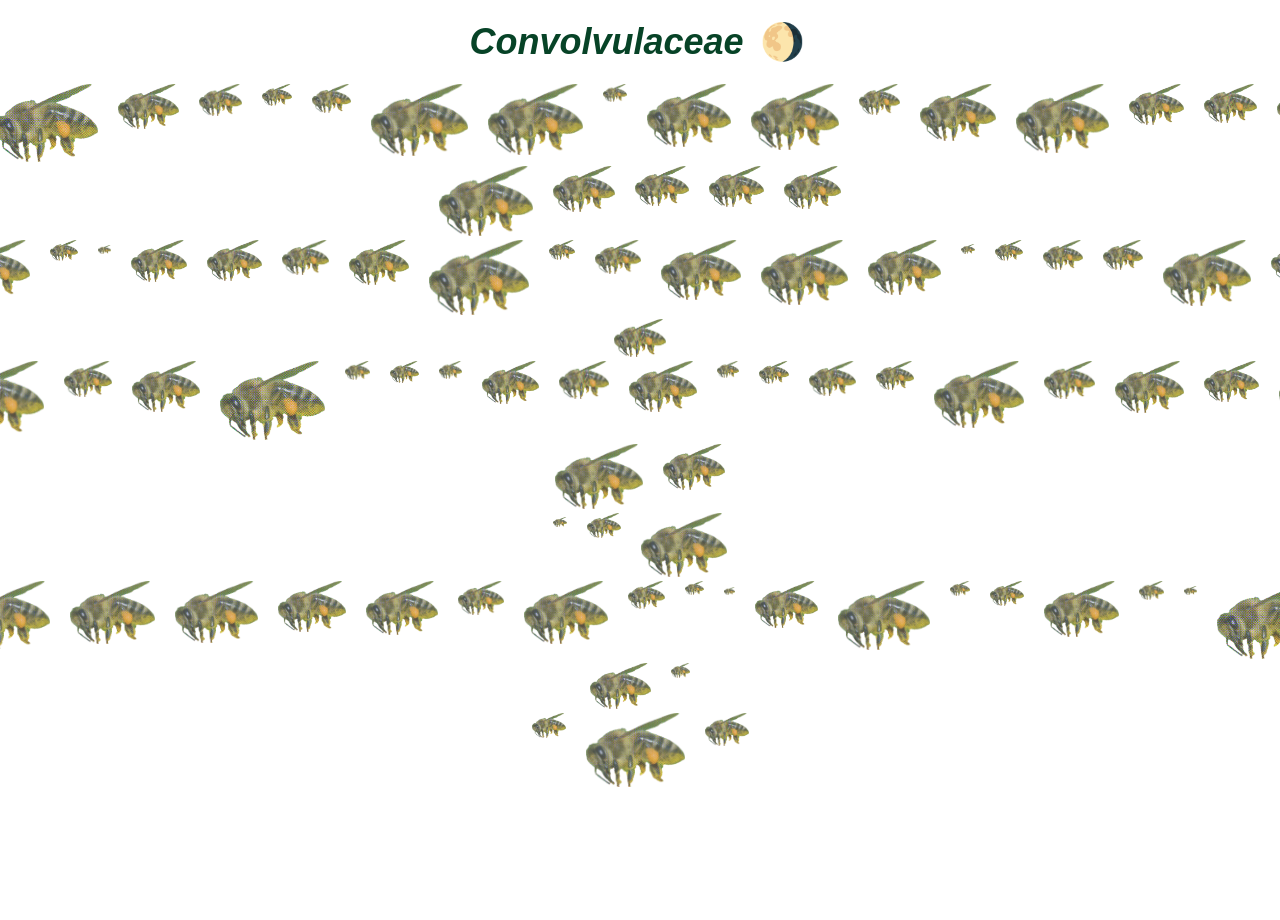
==== index.html @ 90dbbd70 "changed website" ====
<!DOCTYPE html>
<html>

<head>
    <link rel="icon" type="image/x-icon" href="/public/favicon.ico">
    <meta http-equiv="content-type" content="text/html; charset=utf-8">
    <meta name="mobile-web-app-capable" content="yes" />
    <meta name="viewport" content="width=device-width, initial-scale=1.0">
    <title>Ethan's Website</title>
    <meta name="description" content="inspired by ribo.zone">
    <meta charset="UTF-8">
    <link href="./globals.css" rel="stylesheet" type="text/css" media="all">
</head>

<body>


    <div class="background"></div>


    <h1>Convolvulaceae
        <button class="toggle-button" onclick="toggleDarkMode()">🌖</button>
    </h1>

        <div id="content-before-loading"></div>

    <script src="script.js"></script>
</body>


</html>
---- globals.css ----
:root {
  --background: white;
  --foreground: black;
  --primary-color: #074327;
  --background-image: url("public/wallpaperwide.png");
}

body.dark-mode {
  --background: #042814;
  --foreground: #e0d8bd;
  --primary-color: #89c192;
  --background-image: url("public/wallpaperwidedark.png");
}

body {
  font-family: "Open Sans", Helvetica, sans-serif;
  color: var(--foreground);
  margin: 0;
  padding: 0;
  height: 100vh;
  background-color: var(--background);
  background-image: var(--background-image);
  background-repeat: repeat-y;
  background-size: 100vw;
  background-attachment: scroll;
}

h1 {
  margin: 20px;
  font-style: italic;
  text-align: center;
  font-size: 36px;
  color: var(--primary-color);
}

p {
  font-size: 18px;
  line-height: 1.6;
  margin-bottom: 20px;
}

.toggle-button {
  text-align: center;
  color: white;
  border: none;
  background: none;
  cursor: pointer;
  font-size: inherit;
}

.toggle-button:hover {
  opacity: 0.8;
}

img.u-photo {
  border-radius: 50%;
}
ul {
  padding: 0;
  list-style: none;
}



.content-before-loading
{
  display: flex;
  justify-content: center;
  align-items: center;
  height: 100vh; /* Adjust based on your layout */
    
}

.sub-block {
 display: flex;
  justify-content: center;
  gap: 20px; /* Adds space between the images */
}

.imgtxt {
  width: fit-content;
  height: fit-content;
  line-height: 1.6;
  padding: 2em;

}


.rotate:hover img,
.rotate:focus img {
  transform: rotate(3deg);
}

.rotateleft:hover img,
.rotateleft:focus img {
  transform: rotate(-4deg);
}

.rotate:hover .text,
a:focus .text {
  opacity: 1;
}

a,
a:hover,
a:focus {
  color: transparent;
  background: transparent;
}
.link {
  color: teal;
}
.link:hover,
.link:focus {
  background-color: teal;
  color: white;
}
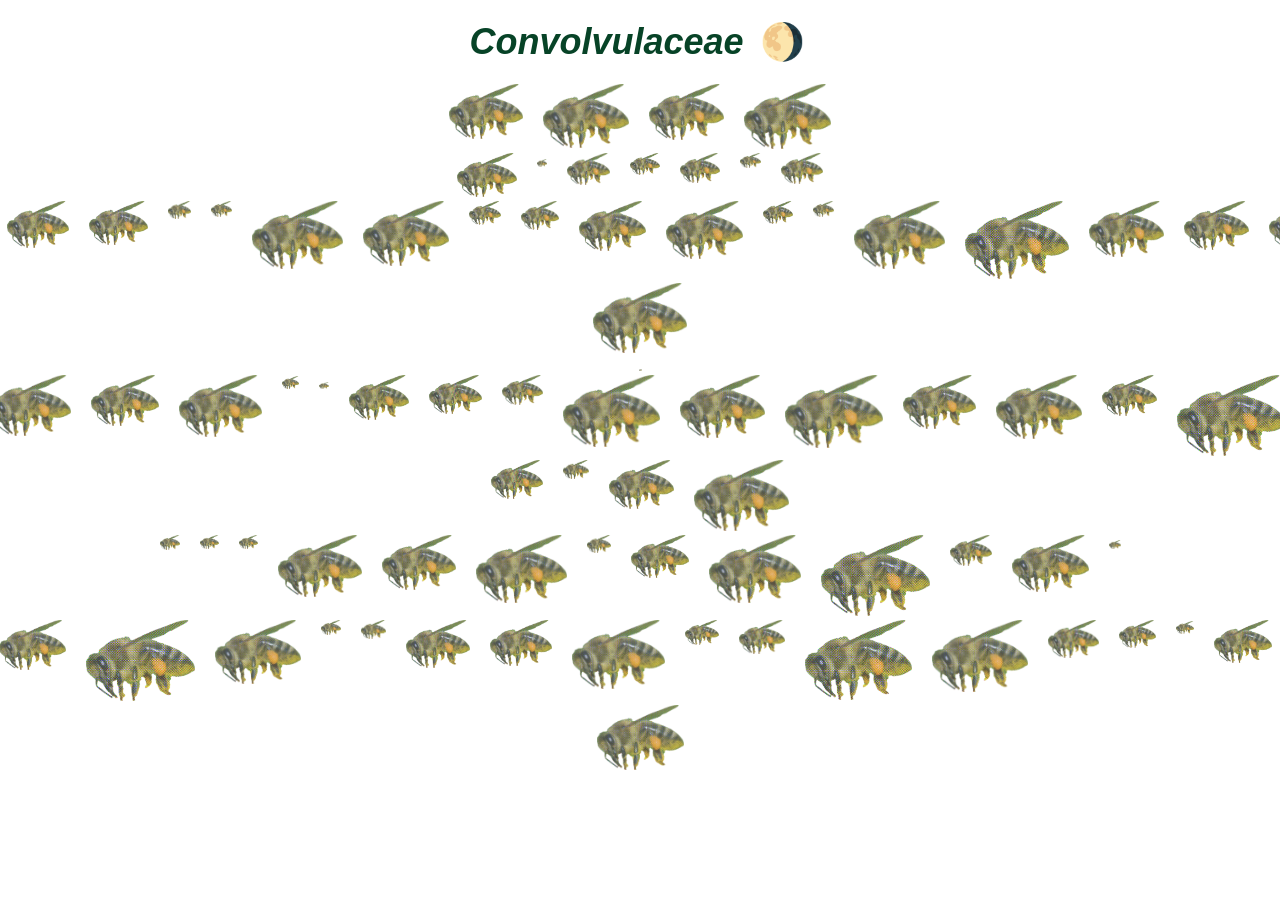
==== commit 073264de: "add workflow" ====
--- a/index.html
+++ b/index.html
@@ -1,5 +1,5 @@
 <!DOCTYPE html>
-<html>
+<html lang="en">
 
 <head>
     <link rel="icon" type="image/x-icon" href="/public/favicon.ico">
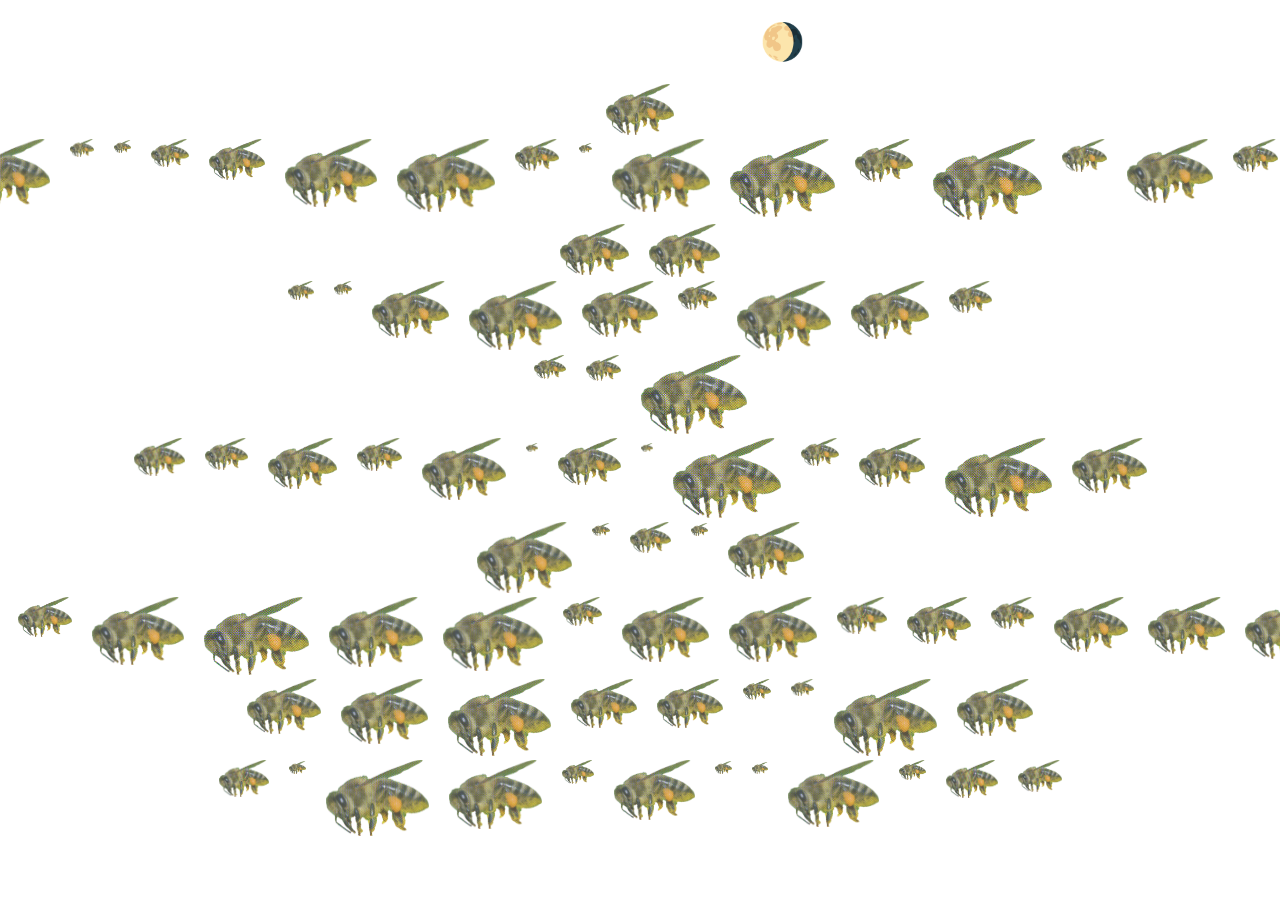
==== commit d5d9b38b: "idk" ====
--- a/index.html
+++ b/index.html
@@ -18,7 +18,8 @@
     <div class="background"></div>
 
 
-    <h1>Convolvulaceae
+    <h1>
+        <a href="..">Convolvulaceae</a>
         <button class="toggle-button" onclick="toggleDarkMode()">🌖</button>
     </h1>
 
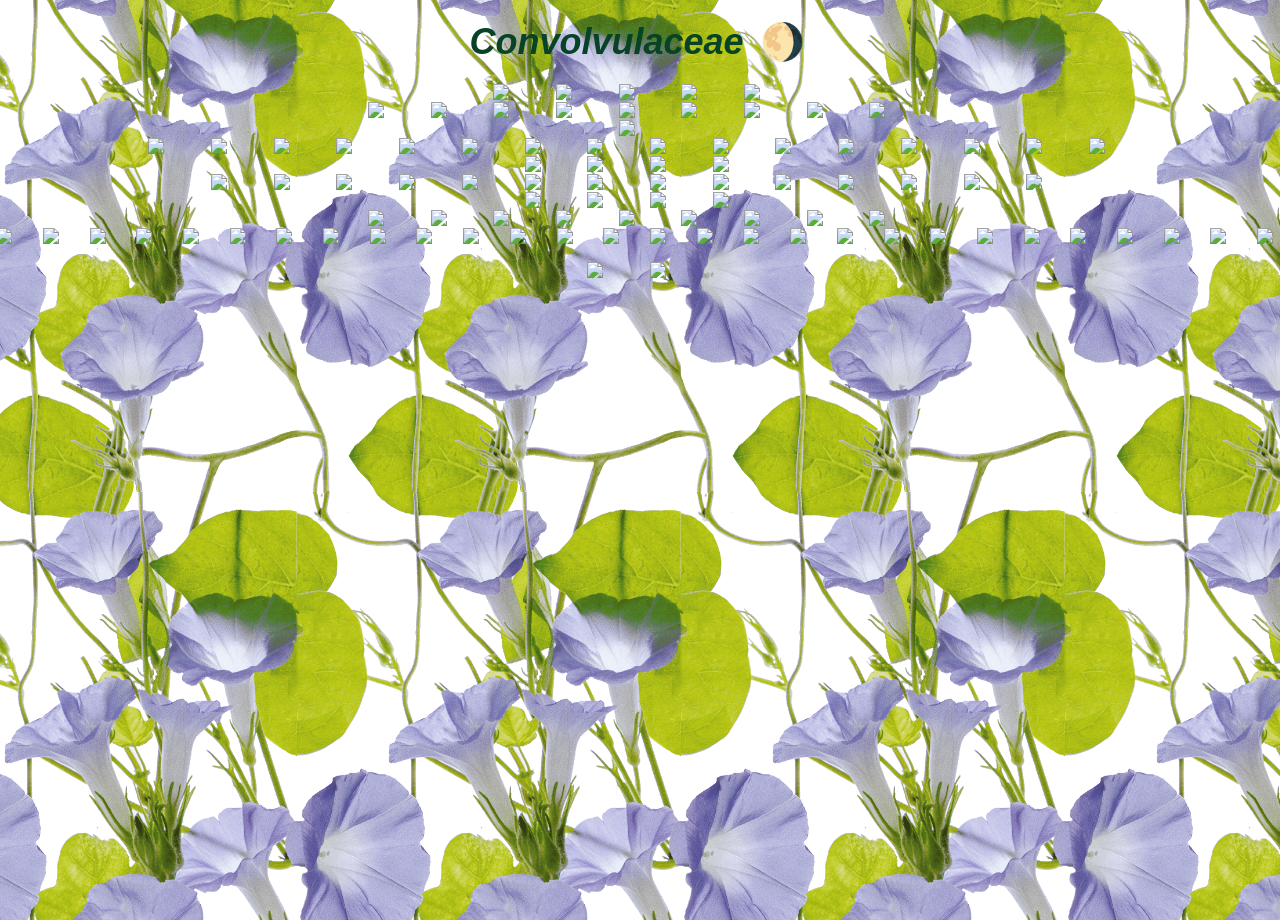
==== commit 5d995332: "refactor" ====
--- a/index.html
+++ b/index.html
@@ -19,7 +19,7 @@
 
 
     <h1>
-        <a href="..">Convolvulaceae</a>
+        Convolvulaceae
         <button class="toggle-button" onclick="toggleDarkMode()">🌖</button>
     </h1>
 
--- a/globals.css
+++ b/globals.css
@@ -2,14 +2,14 @@
   --background: white;
   --foreground: black;
   --primary-color: #074327;
-  --background-image: url("public/wallpaperwide.png");
+  --background-image: url("public/wallpaper.png");
 }
 
 body.dark-mode {
   --background: #042814;
   --foreground: #e0d8bd;
   --primary-color: #89c192;
-  --background-image: url("public/wallpaperwidedark.png");
+  --background-image: url("public/wallpaper.png");
 }
 
 body {
@@ -20,8 +20,8 @@
   height: 100vh;
   background-color: var(--background);
   background-image: var(--background-image);
-  background-repeat: repeat-y;
-  background-size: 100vw;
+  background-repeat: repeat;
+  background-size: 30vw;
   background-attachment: scroll;
 }
 
@@ -68,13 +68,16 @@
   justify-content: center;
   align-items: center;
   height: 100vh; /* Adjust based on your layout */
-    
+  overflow: hidden;
+  width: 100vw;
 }
 
 .sub-block {
  display: flex;
   justify-content: center;
+  overflow: hidden;
   gap: 20px; /* Adds space between the images */
+  width: 100vw;
 }
 
 .imgtxt {
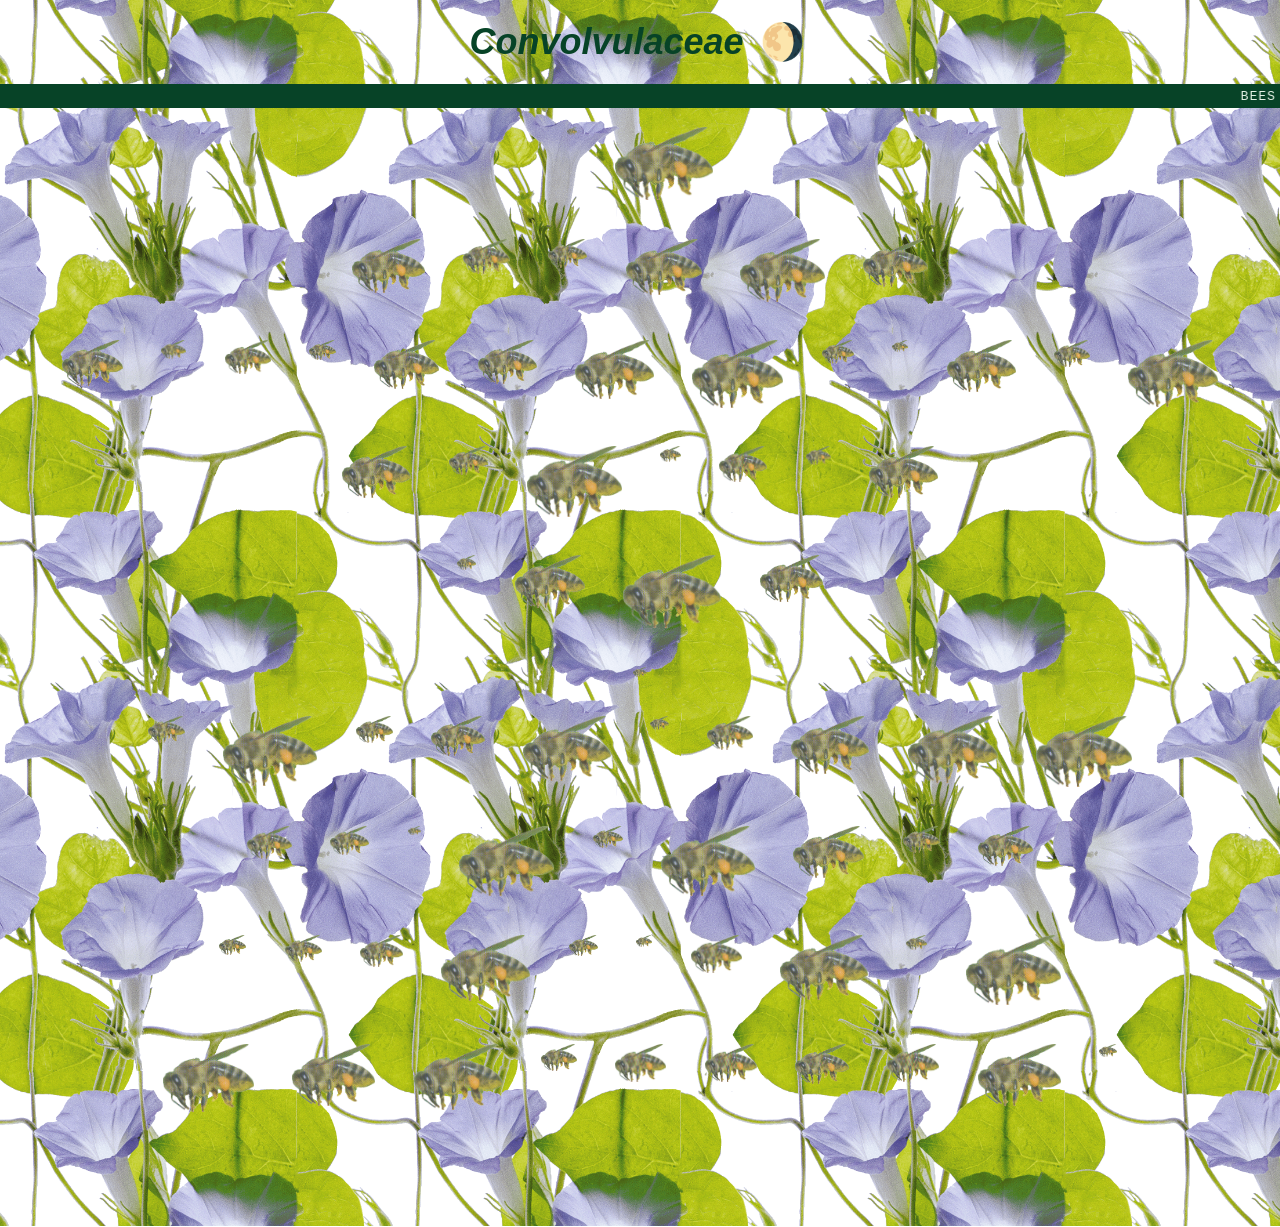
==== commit 1282be71: "Made loading smoother" ====
--- a/index.html
+++ b/index.html
@@ -2,31 +2,36 @@
 <html lang="en">
 
 <head>
-    <link rel="icon" type="image/x-icon" href="/public/favicon.ico">
-    <meta http-equiv="content-type" content="text/html; charset=utf-8">
-    <meta name="mobile-web-app-capable" content="yes" />
-    <meta name="viewport" content="width=device-width, initial-scale=1.0">
-    <title>Ethan's Website</title>
-    <meta name="description" content="inspired by ribo.zone">
-    <meta charset="UTF-8">
-    <link href="./globals.css" rel="stylesheet" type="text/css" media="all">
+  <link rel="icon" type="image/x-icon" href="/public/favicon.ico">
+  <meta http-equiv="content-type" content="text/html; charset=utf-8">
+  <meta name="mobile-web-app-capable" content="yes" />
+  <meta name="viewport" content="width=device-width, initial-scale=1.0">
+  <title>Ethan's Website</title>
+  <meta name="description" content="inspired by ribo.zone">
+  <meta charset="UTF-8">
+  <link href="./globals.css" rel="stylesheet" type="text/css" media="all">
 </head>
 
 <body>
 
+  <div class="background"></div>
 
-    <div class="background"></div>
+  <h1>
+    Convolvulaceae
+    <button class="toggle-button" onclick="toggleDarkMode()" title="toggle dark mode">🌖</button>
+  </h1>
 
+  <marquee class="marquee-bar" scrollamount="3">
+    &nbsp;BEES 🐝🐝🐝 👑 🐝🐝🐝 👑 🐝🐝🐝 👑 🐝🐝🐝 👑 🐝🐝🐝 👑 🐝🐝🐝 !!!
+  </marquee>
 
-    <h1>
-        Convolvulaceae
-        <button class="toggle-button" onclick="toggleDarkMode()">🌖</button>
-    </h1>
+  <div id="content-before-loading"></div>
 
-        <div id="content-before-loading"></div>
+  <div id="loading-indicator" aria-label="loading">
+    <span class="dot">.</span><span class="dot">.</span><span class="dot">.</span>
+  </div>
 
-    <script src="script.js"></script>
+  <script src="script.js"></script>
 </body>
 
-
-</html>+</html>
--- a/globals.css
+++ b/globals.css
@@ -3,6 +3,8 @@
   --foreground: black;
   --primary-color: #074327;
   --background-image: url("public/wallpaper.png");
+  --marquee-bg: #074327;
+  --marquee-fg: #e8f5e9;
 }
 
 body.dark-mode {
@@ -10,6 +12,8 @@
   --foreground: #e0d8bd;
   --primary-color: #89c192;
   --background-image: url("public/wallpaper.png");
+  --marquee-bg: #89c192;
+  --marquee-fg: #042814;
 }
 
 body {
@@ -17,12 +21,13 @@
   color: var(--foreground);
   margin: 0;
   padding: 0;
-  height: 100vh;
+  min-height: 100vh;
   background-color: var(--background);
   background-image: var(--background-image);
   background-repeat: repeat;
   background-size: 30vw;
   background-attachment: scroll;
+  transition: background-color 0.4s ease, color 0.4s ease;
 }
 
 h1 {
@@ -39,6 +44,7 @@
   margin-bottom: 20px;
 }
 
+/* ── Dark mode toggle ───────────────────────────── */
 .toggle-button {
   text-align: center;
   color: white;
@@ -47,47 +53,66 @@
   cursor: pointer;
   font-size: inherit;
 }
-
 .toggle-button:hover {
   opacity: 0.8;
 }
 
-img.u-photo {
-  border-radius: 50%;
-}
-ul {
-  padding: 0;
-  list-style: none;
+/* ── Retro marquee bar ──────────────────────────── */
+.marquee-bar {
+  display: block;
+  background-color: var(--marquee-bg);
+  color: var(--marquee-fg);
+  font-size: 13px;
+  letter-spacing: 0.08em;
+  padding: 4px 0;
+  font-family: monospace;
+  transition: background-color 0.4s ease, color 0.4s ease;
 }
 
+/* ── Bee grid ───────────────────────────────────── */
+/* Fixed: was .content-before-loading (class) but HTML uses #content-before-loading (ID) */
+#content-before-loading {
+  display: flex;
+  flex-direction: column;
+  align-items: center;
+  width: 100%;
+  overflow: hidden;
+}
 
-
-.content-before-loading
-{
+.sub-block {
   display: flex;
   justify-content: center;
-  align-items: center;
-  height: 100vh; /* Adjust based on your layout */
-  overflow: hidden;
+  flex-wrap: wrap;
+  gap: 0px;
   width: 100vw;
 }
 
-.sub-block {
- display: flex;
-  justify-content: center;
-  overflow: hidden;
-  gap: 20px; /* Adds space between the images */
-  width: 100vw;
+/* ── Fade-in for new rows ───────────────────────── */
+.sub-block.fade-in {
+  opacity: 0;
+  transform: translateY(12px);
 }
 
+.sub-block.visible {
+  opacity: 1;
+  transform: translateY(0);
+  transition: opacity 0.5s ease, transform 0.5s ease;
+}
+
+/* ── Bee links ──────────────────────────────────── */
 .imgtxt {
+  display: inline-block;
   width: fit-content;
   height: fit-content;
   line-height: 1.6;
-  padding: 2em;
-
+  padding: 1.2em;
+  transition: transform 0.2s ease;
 }
 
+.imgtxt img {
+  display: block;
+  transition: transform 0.2s ease;
+}
 
 .rotate:hover img,
 .rotate:focus img {
@@ -99,17 +124,14 @@
   transform: rotate(-4deg);
 }
 
-.rotate:hover .text,
-a:focus .text {
-  opacity: 1;
-}
-
 a,
 a:hover,
 a:focus {
   color: transparent;
   background: transparent;
+  text-decoration: none;
 }
+
 .link {
   color: teal;
 }
@@ -119,3 +141,36 @@
   color: white;
 }
 
+img.u-photo {
+  border-radius: 50%;
+}
+
+ul {
+  padding: 0;
+  list-style: none;
+}
+
+/* ── Loading indicator ──────────────────────────── */
+#loading-indicator {
+  text-align: center;
+  font-family: monospace;
+  font-size: 28px;
+  color: var(--primary-color);
+  padding: 24px 0 40px;
+  opacity: 0;
+  transition: opacity 0.3s ease;
+  letter-spacing: 0.1em;
+  user-select: none;
+}
+
+.dot {
+  display: inline-block;
+  animation: blink 1.2s infinite;
+}
+.dot:nth-child(2) { animation-delay: 0.2s; }
+.dot:nth-child(3) { animation-delay: 0.4s; }
+
+@keyframes blink {
+  0%, 80%, 100% { opacity: 0; }
+  40%            { opacity: 1; }
+}
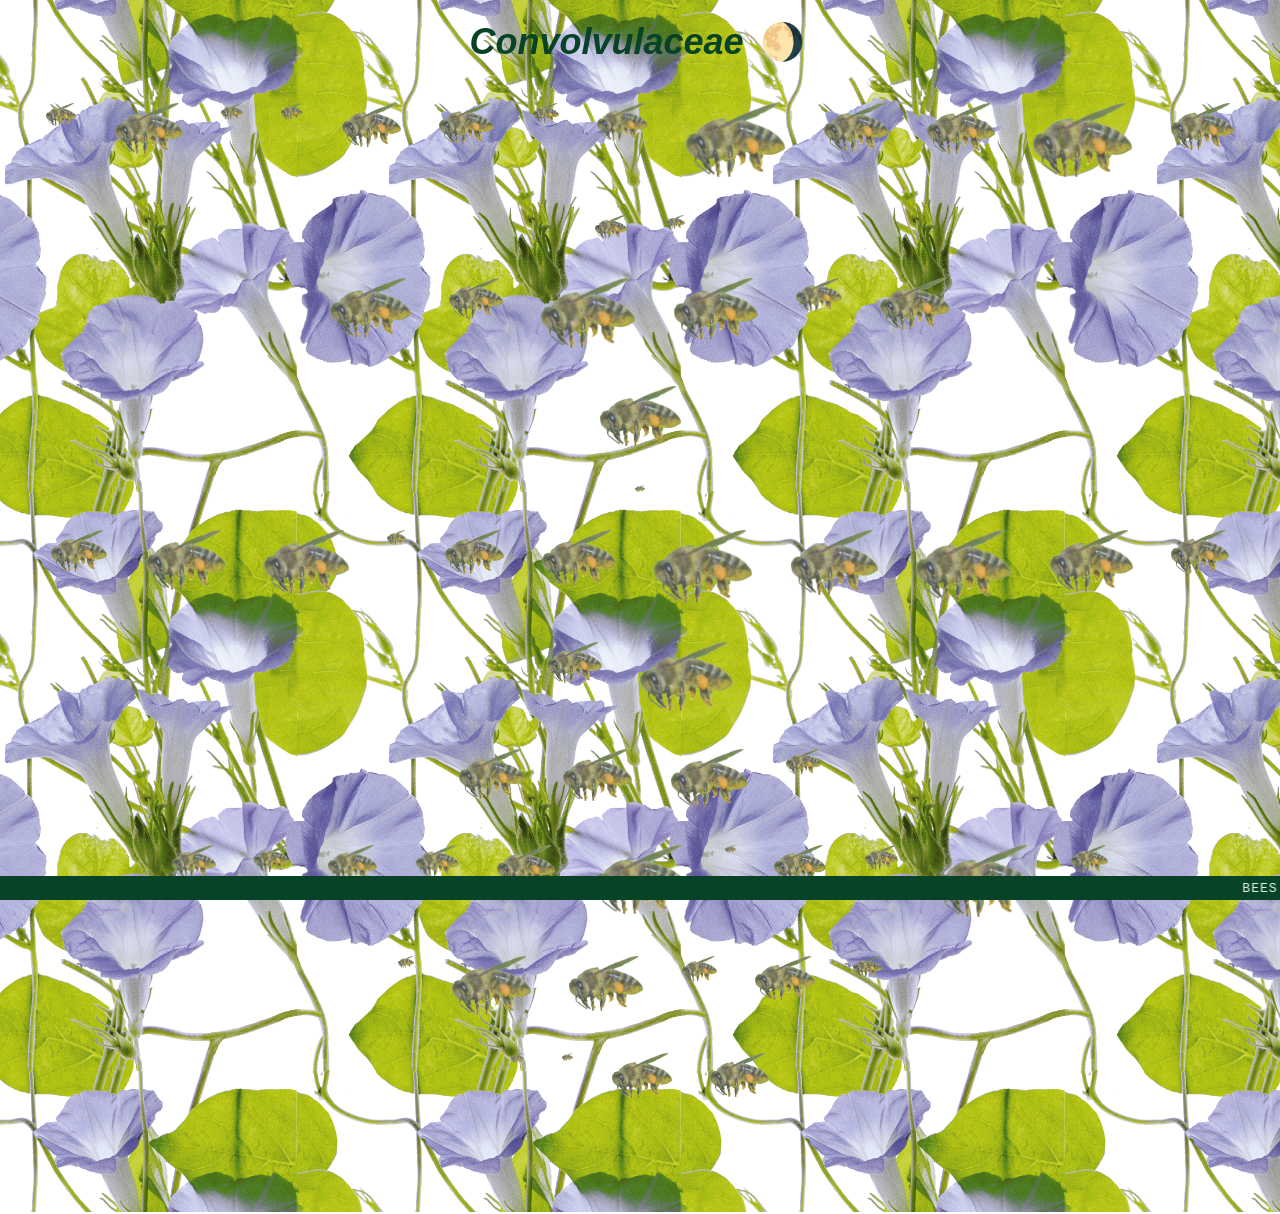
==== commit 3e6f1817: "Smooth?" ====
--- a/index.html
+++ b/index.html
@@ -27,6 +27,8 @@
 
   <div id="content-before-loading"></div>
 
+  <div id="sentinel"></div>
+
   <div id="loading-indicator" aria-label="loading">
     <span class="dot">.</span><span class="dot">.</span><span class="dot">.</span>
   </div>
--- a/globals.css
+++ b/globals.css
@@ -60,6 +60,10 @@
 /* ── Retro marquee bar ──────────────────────────── */
 .marquee-bar {
   display: block;
+  position: fixed;
+  bottom: 0;
+  left: 0;
+  width: 100%;
   background-color: var(--marquee-bg);
   color: var(--marquee-fg);
   font-size: 13px;
@@ -67,6 +71,7 @@
   padding: 4px 0;
   font-family: monospace;
   transition: background-color 0.4s ease, color 0.4s ease;
+  z-index: 10;
 }
 
 /* ── Bee grid ───────────────────────────────────── */
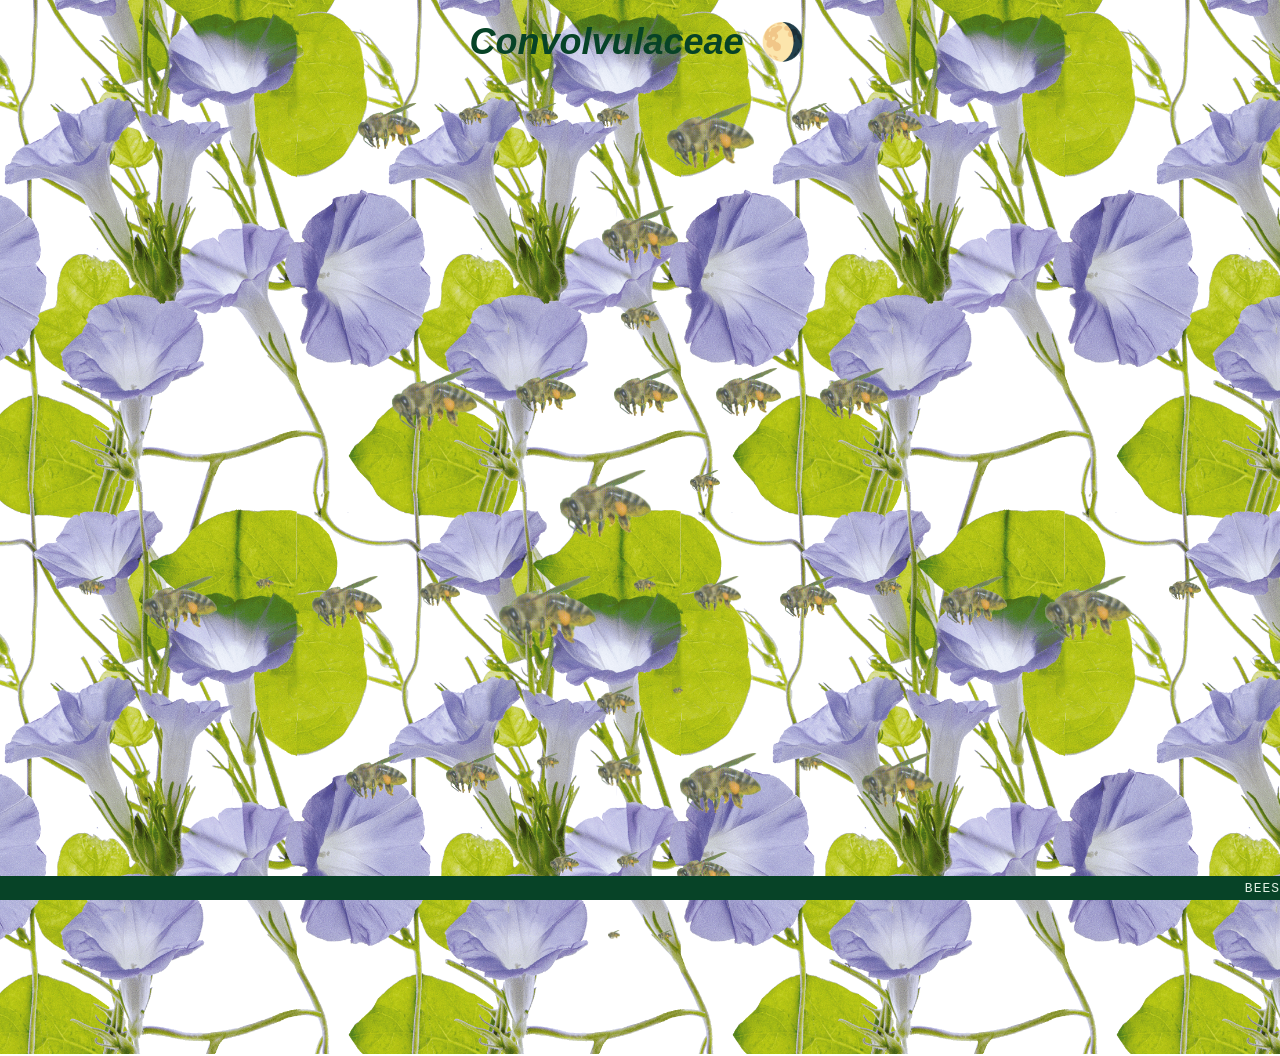
==== commit dfff2e1f: "moved sentinel" ====
--- a/index.html
+++ b/index.html
@@ -25,15 +25,15 @@
     &nbsp;BEES 🐝🐝🐝 👑 🐝🐝🐝 👑 🐝🐝🐝 👑 🐝🐝🐝 👑 🐝🐝🐝 👑 🐝🐝🐝 !!!
   </marquee>
 
-  <div id="content-before-loading"></div>
-
-  <div id="sentinel"></div>
-
+  <div id="content-before-loading">
+    <div id="sentinel"></div>
+  </div>
+ 
   <div id="loading-indicator" aria-label="loading">
     <span class="dot">.</span><span class="dot">.</span><span class="dot">.</span>
   </div>
-
+ 
   <script src="script.js"></script>
 </body>
-
+ 
 </html>
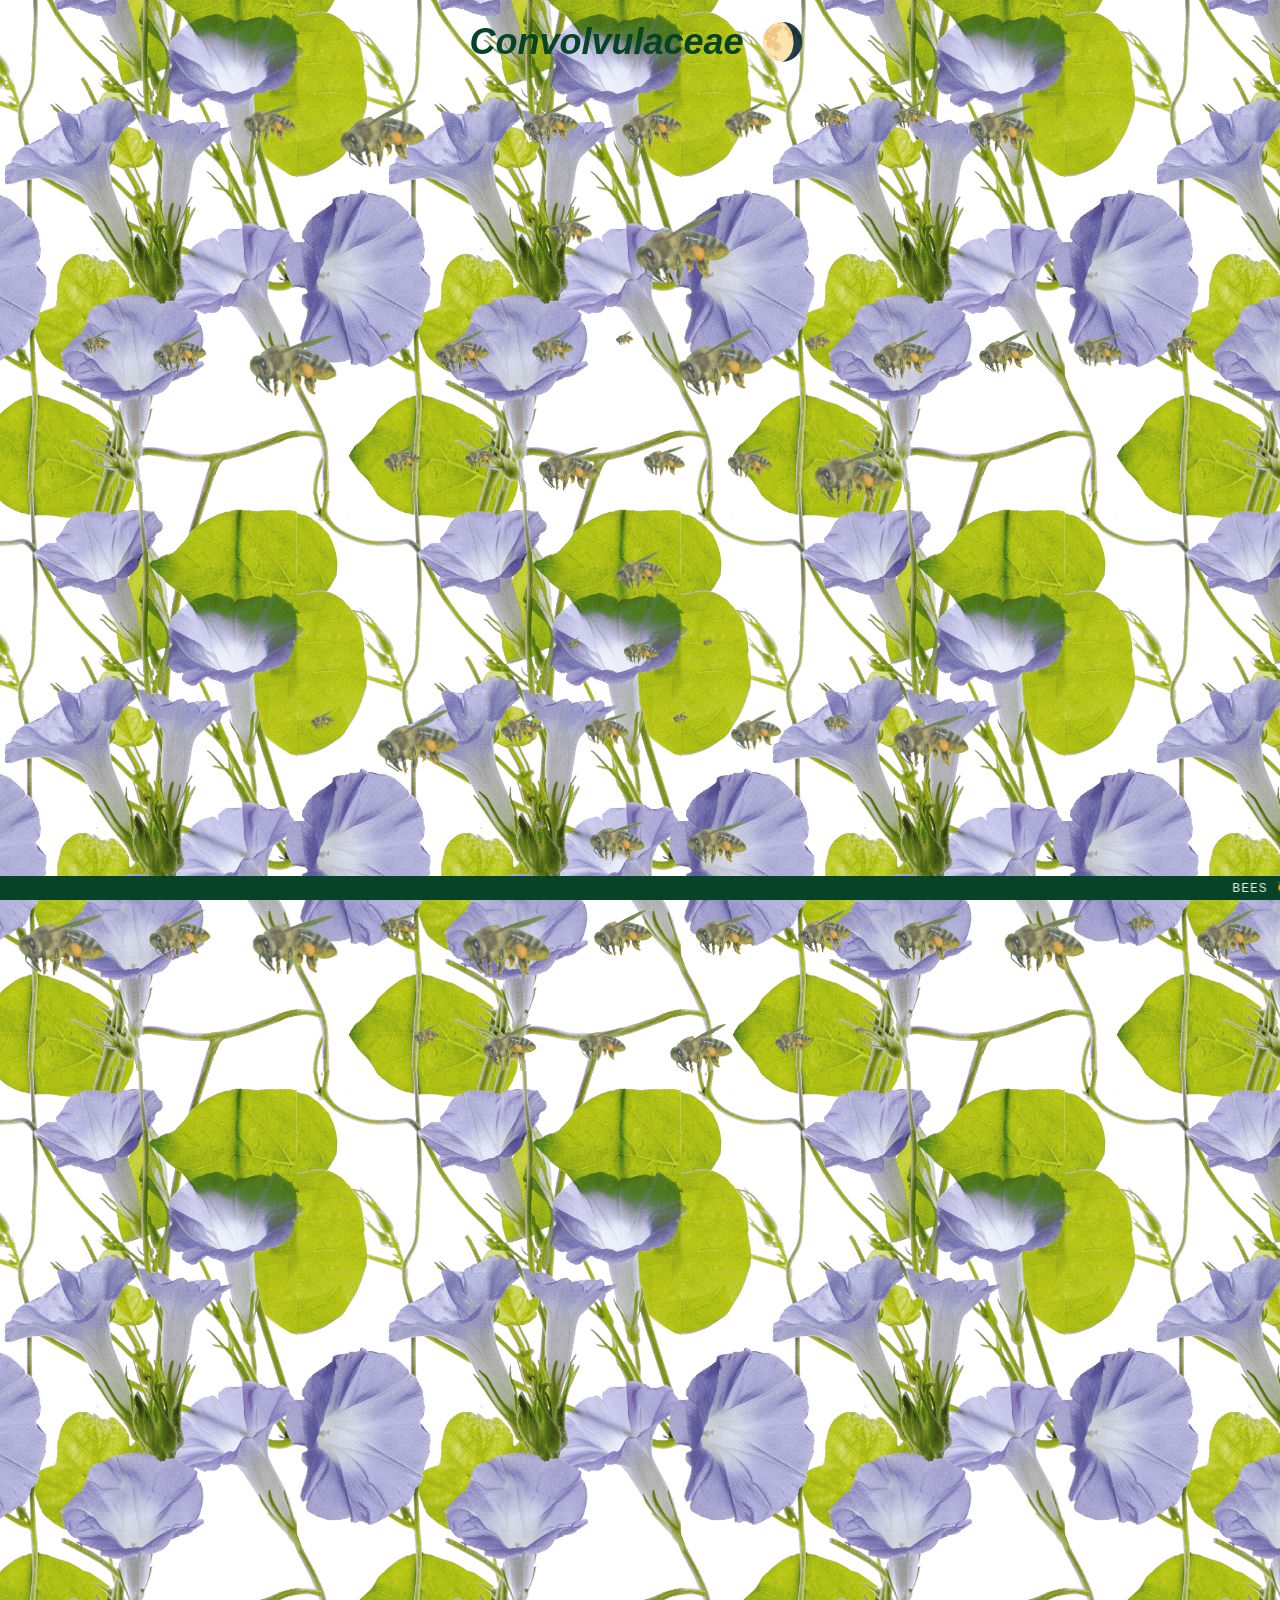
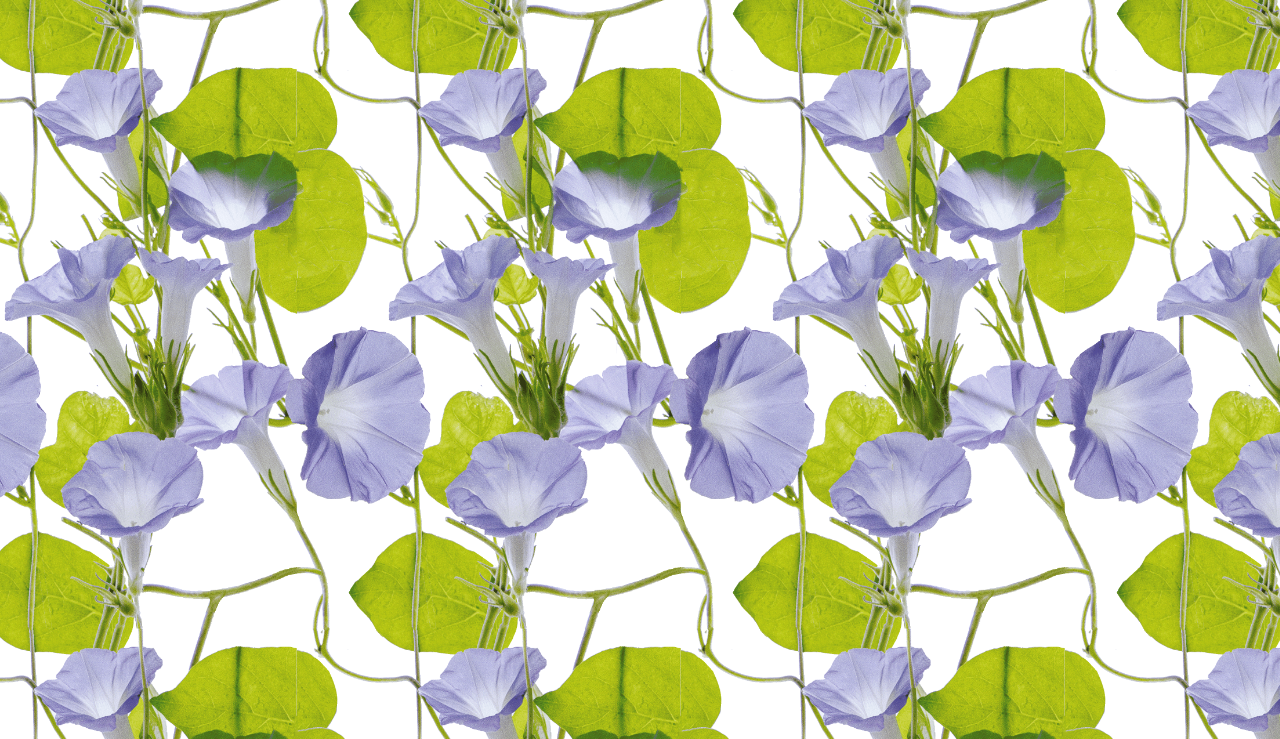
==== commit 18ac653c: "finally" ====
--- a/index.html
+++ b/index.html
@@ -25,15 +25,15 @@
     &nbsp;BEES 🐝🐝🐝 👑 🐝🐝🐝 👑 🐝🐝🐝 👑 🐝🐝🐝 👑 🐝🐝🐝 👑 🐝🐝🐝 !!!
   </marquee>
 
-  <div id="content-before-loading">
-    <div id="sentinel"></div>
-  </div>
- 
+<div id="content-before-loading">
+  <div id="sentinel"></div>
+</div>
+
   <div id="loading-indicator" aria-label="loading">
     <span class="dot">.</span><span class="dot">.</span><span class="dot">.</span>
   </div>
- 
+
   <script src="script.js"></script>
 </body>
- 
+
 </html>
--- a/globals.css
+++ b/globals.css
@@ -179,3 +179,23 @@
   0%, 80%, 100% { opacity: 0; }
   40%            { opacity: 1; }
 }
+
+/* FADE-IN IMAGES */
+.fade-img {
+  opacity: 0;
+  transform: translateY(20px);
+  transition: opacity 0.6s ease-out, transform 0.6s ease-out;
+}
+
+.fade-img.visible {
+  opacity: 1;
+  transform: translateY(0);
+}
+
+/* ROTATION STYLES */
+.rotate { transform: rotate(5deg); }
+.rotateleft { transform: rotate(-5deg); }
+
+/* IMAGE ROWS */
+.sub-block { margin-bottom: 10px; display: flex; flex-wrap: wrap; gap: 5px; }
+.imgtxt img { display: block; }
